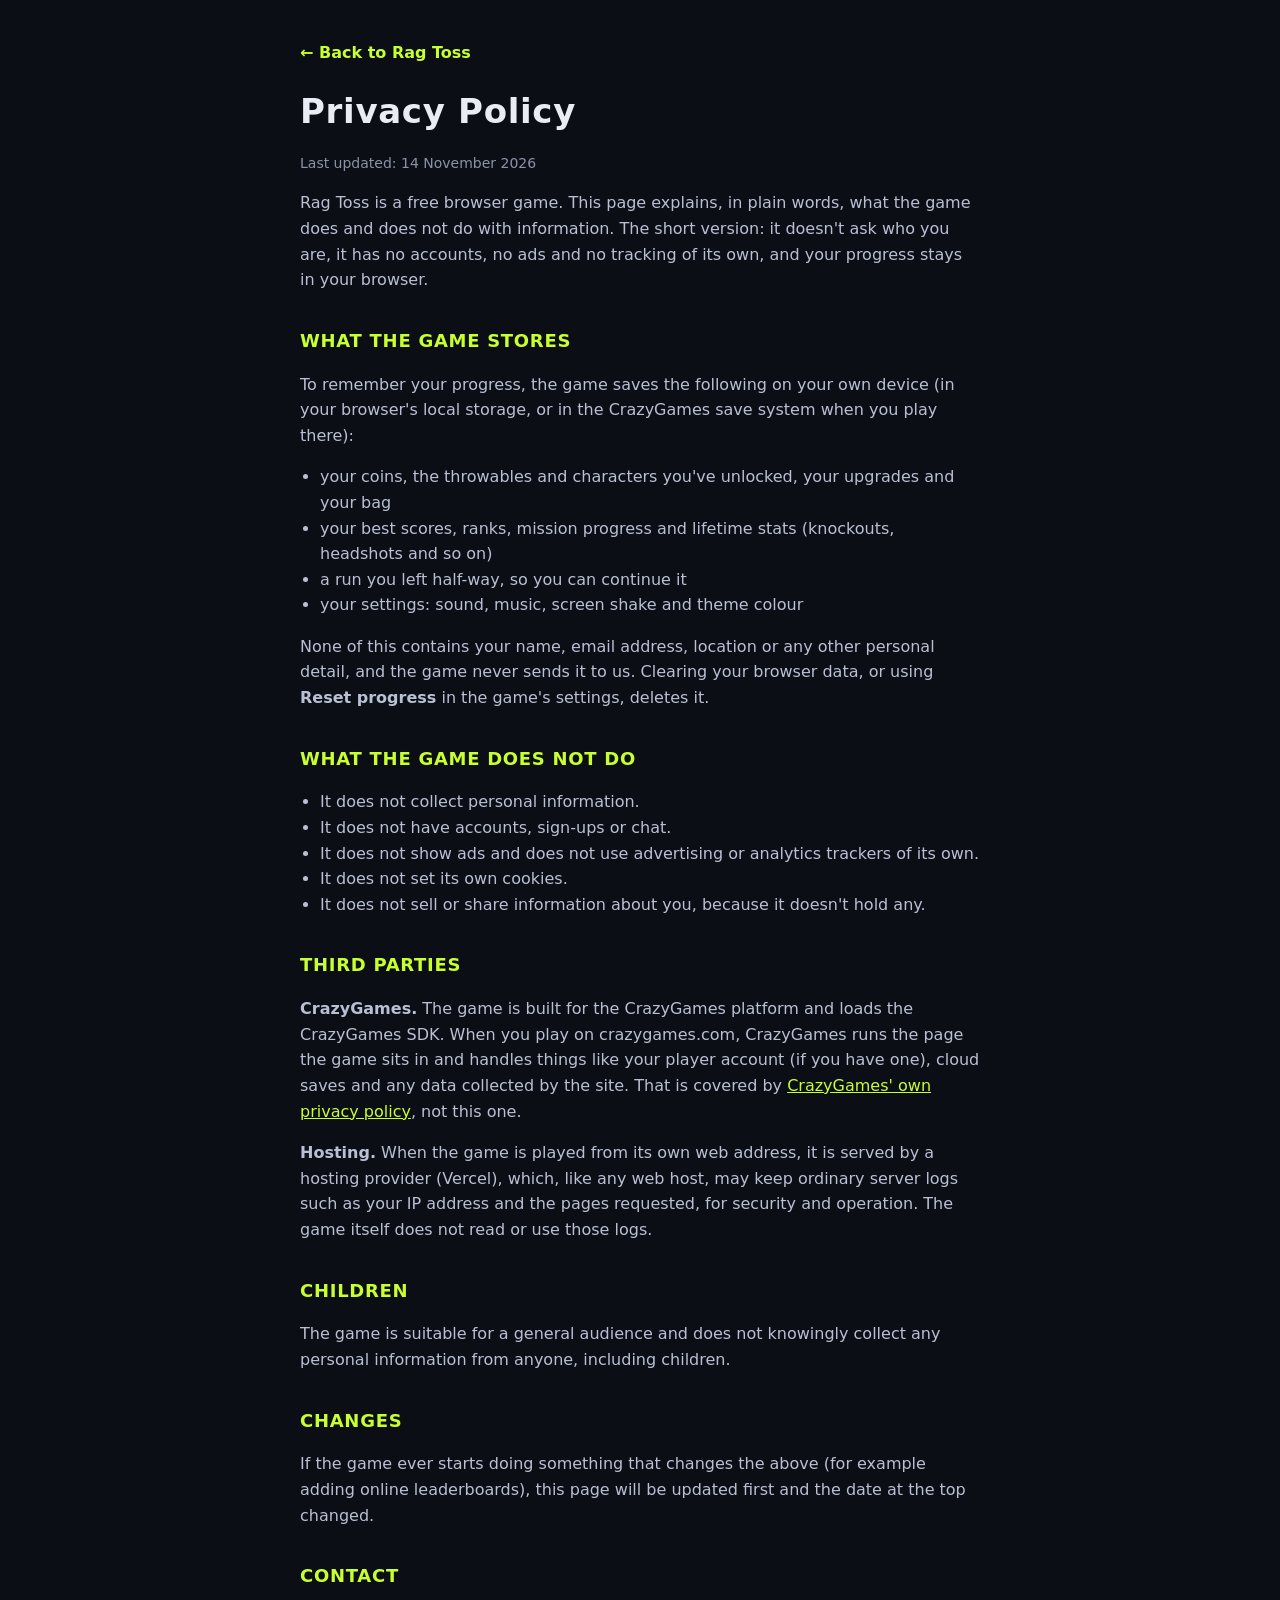
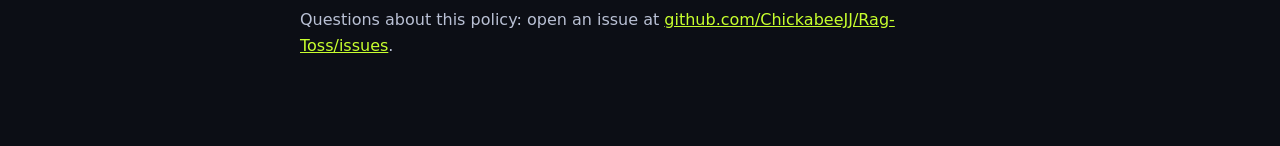
==== privacy.html @ 980dd886 "Privacy policy page with links; slower hits ragdoll less Co-Authored-By: Claude Sonnet 5.5 <noreply@" ====
<!DOCTYPE html>
<html lang="en">
<head>
  <meta charset="utf-8">
  <meta name="viewport" content="width=device-width, initial-scale=1">
  <meta name="theme-color" content="#0c0e15">
  <title>Rag Toss - Privacy Policy</title>
  <style>
    :root { color-scheme: dark; }
    * { box-sizing: border-box; }
    body { margin: 0; background: #0c0e15; color: #e9ecf5; font: 16px/1.6 'Rubik', system-ui, -apple-system, 'Segoe UI', sans-serif; }
    main { max-width: 720px; margin: 0 auto; padding: 40px 20px 72px; }
    h1 { margin: 0 0 4px; font-size: 34px; letter-spacing: 0.02em; }
    h2 { margin: 34px 0 6px; font-size: 18px; letter-spacing: 0.04em; text-transform: uppercase; color: #c8ff2e; }
    p, li { color: #b9c0d4; }
    ul { padding-left: 20px; }
    .date { color: #8b93a8; font-size: 14px; }
    a { color: #c8ff2e; }
    .back { display: inline-block; margin-bottom: 18px; font-weight: 700; text-decoration: none; }
  </style>
</head>
<body>
<main>
  <a class="back" href="./">&larr; Back to Rag Toss</a>
  <h1>Privacy Policy</h1>
  <p class="date">Last updated: 14 November 2026</p>

  <p>Rag Toss is a free browser game. This page explains, in plain words, what the game does and does not do with information. The short version: it doesn't ask who you are, it has no accounts, no ads and no tracking of its own, and your progress stays in your browser.</p>

  <h2>What the game stores</h2>
  <p>To remember your progress, the game saves the following on your own device (in your browser's local storage, or in the CrazyGames save system when you play there):</p>
  <ul>
    <li>your coins, the throwables and characters you've unlocked, your upgrades and your bag</li>
    <li>your best scores, ranks, mission progress and lifetime stats (knockouts, headshots and so on)</li>
    <li>a run you left half-way, so you can continue it</li>
    <li>your settings: sound, music, screen shake and theme colour</li>
  </ul>
  <p>None of this contains your name, email address, location or any other personal detail, and the game never sends it to us. Clearing your browser data, or using <b>Reset progress</b> in the game's settings, deletes it.</p>

  <h2>What the game does not do</h2>
  <ul>
    <li>It does not collect personal information.</li>
    <li>It does not have accounts, sign-ups or chat.</li>
    <li>It does not show ads and does not use advertising or analytics trackers of its own.</li>
    <li>It does not set its own cookies.</li>
    <li>It does not sell or share information about you, because it doesn't hold any.</li>
  </ul>

  <h2>Third parties</h2>
  <p><b>CrazyGames.</b> The game is built for the CrazyGames platform and loads the CrazyGames SDK. When you play on crazygames.com, CrazyGames runs the page the game sits in and handles things like your player account (if you have one), cloud saves and any data collected by the site. That is covered by <a href="https://www.crazygames.com/privacy" rel="noopener" target="_blank">CrazyGames' own privacy policy</a>, not this one.</p>
  <p><b>Hosting.</b> When the game is played from its own web address, it is served by a hosting provider (Vercel), which, like any web host, may keep ordinary server logs such as your IP address and the pages requested, for security and operation. The game itself does not read or use those logs.</p>

  <h2>Children</h2>
  <p>The game is suitable for a general audience and does not knowingly collect any personal information from anyone, including children.</p>

  <h2>Changes</h2>
  <p>If the game ever starts doing something that changes the above (for example adding online leaderboards), this page will be updated first and the date at the top changed.</p>

  <h2>Contact</h2>
  <p>Questions about this policy: open an issue at <a href="https://github.com/ChickabeeJJ/Rag-Toss/issues" rel="noopener" target="_blank">github.com/ChickabeeJJ/Rag-Toss/issues</a>.</p>
</main>
</body>
</html>
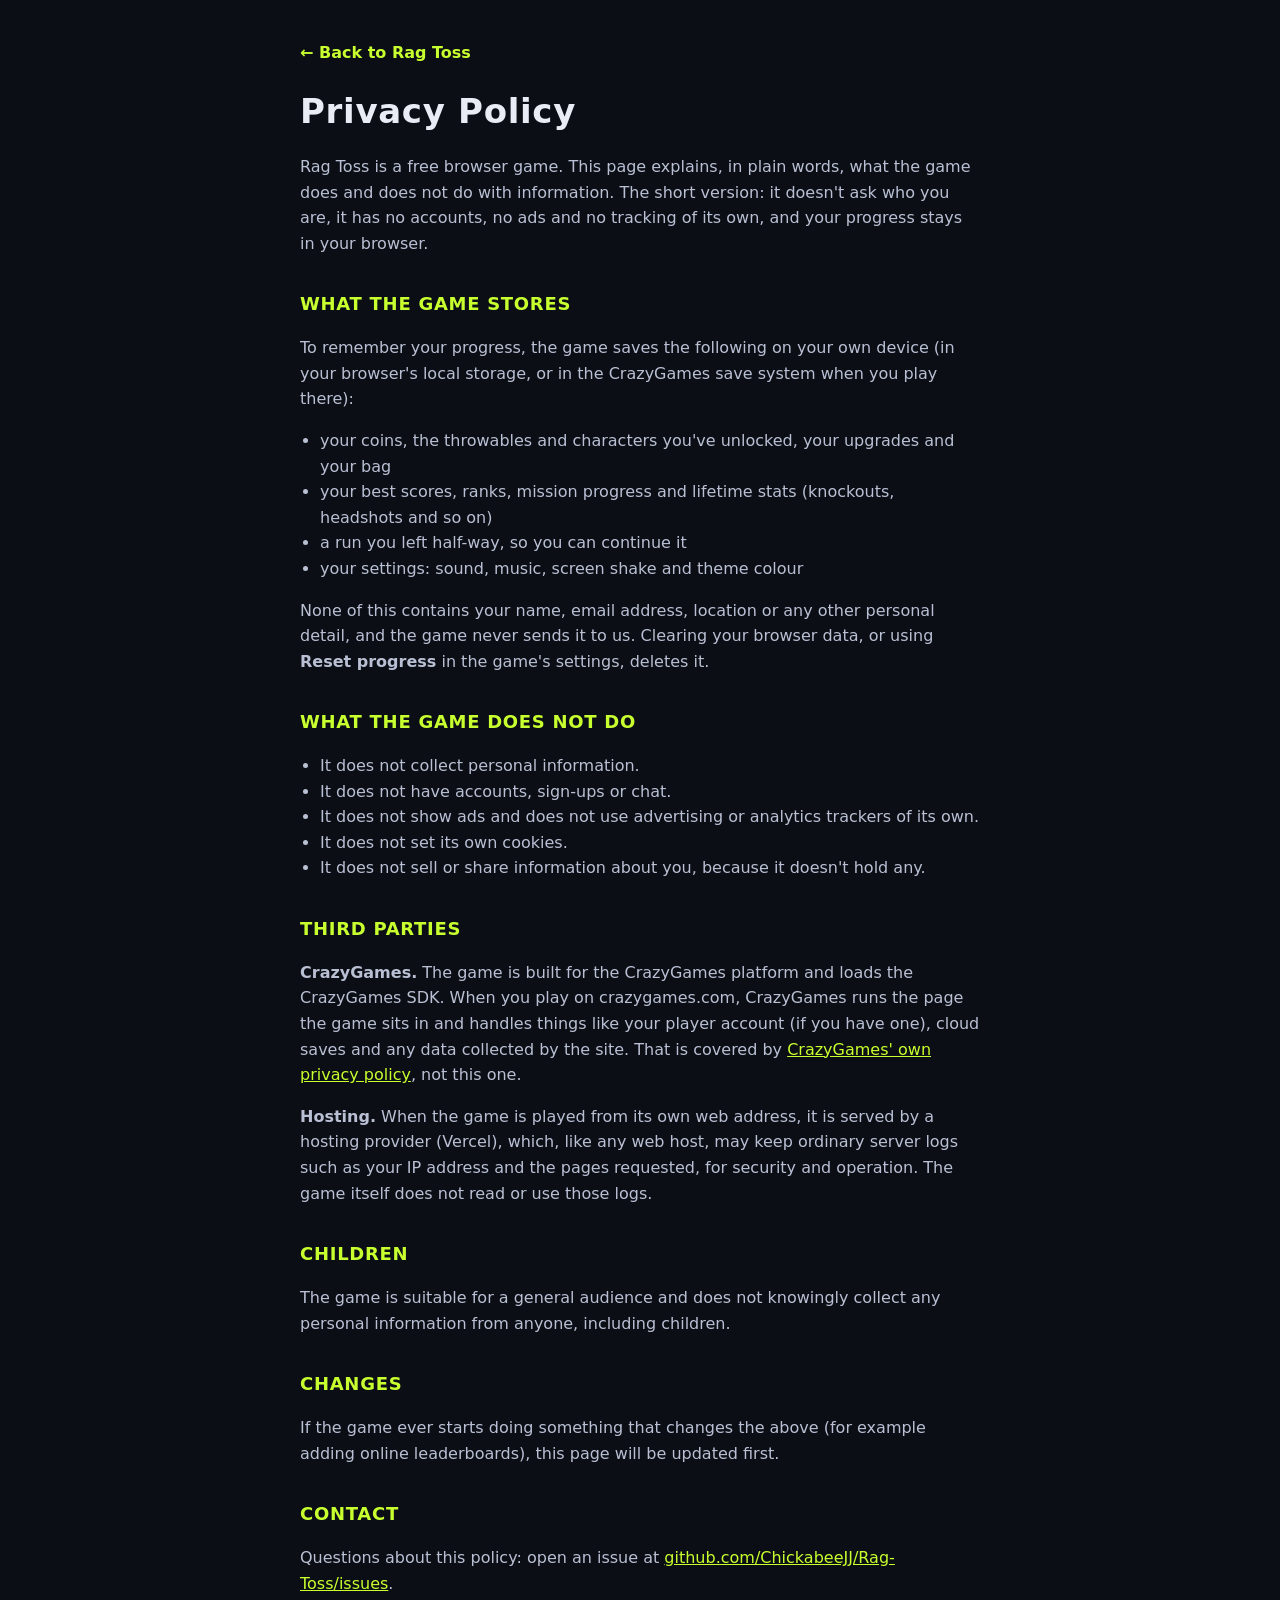
==== commit 8e18dd1d: "No last-updated date in the privacy policy Co-Authored-By: Claude Opus 5.5 <noreply@anthropic.com> C" ====
--- a/privacy.html
+++ b/privacy.html
@@ -23,7 +23,6 @@
 <main>
   <a class="back" href="./">&larr; Back to Rag Toss</a>
   <h1>Privacy Policy</h1>
-  <p class="date">Last updated: 14 November 2026</p>
 
   <p>Rag Toss is a free browser game. This page explains, in plain words, what the game does and does not do with information. The short version: it doesn't ask who you are, it has no accounts, no ads and no tracking of its own, and your progress stays in your browser.</p>
 
@@ -54,7 +53,7 @@
   <p>The game is suitable for a general audience and does not knowingly collect any personal information from anyone, including children.</p>
 
   <h2>Changes</h2>
-  <p>If the game ever starts doing something that changes the above (for example adding online leaderboards), this page will be updated first and the date at the top changed.</p>
+  <p>If the game ever starts doing something that changes the above (for example adding online leaderboards), this page will be updated first.</p>
 
   <h2>Contact</h2>
   <p>Questions about this policy: open an issue at <a href="https://github.com/ChickabeeJJ/Rag-Toss/issues" rel="noopener" target="_blank">github.com/ChickabeeJJ/Rag-Toss/issues</a>.</p>
